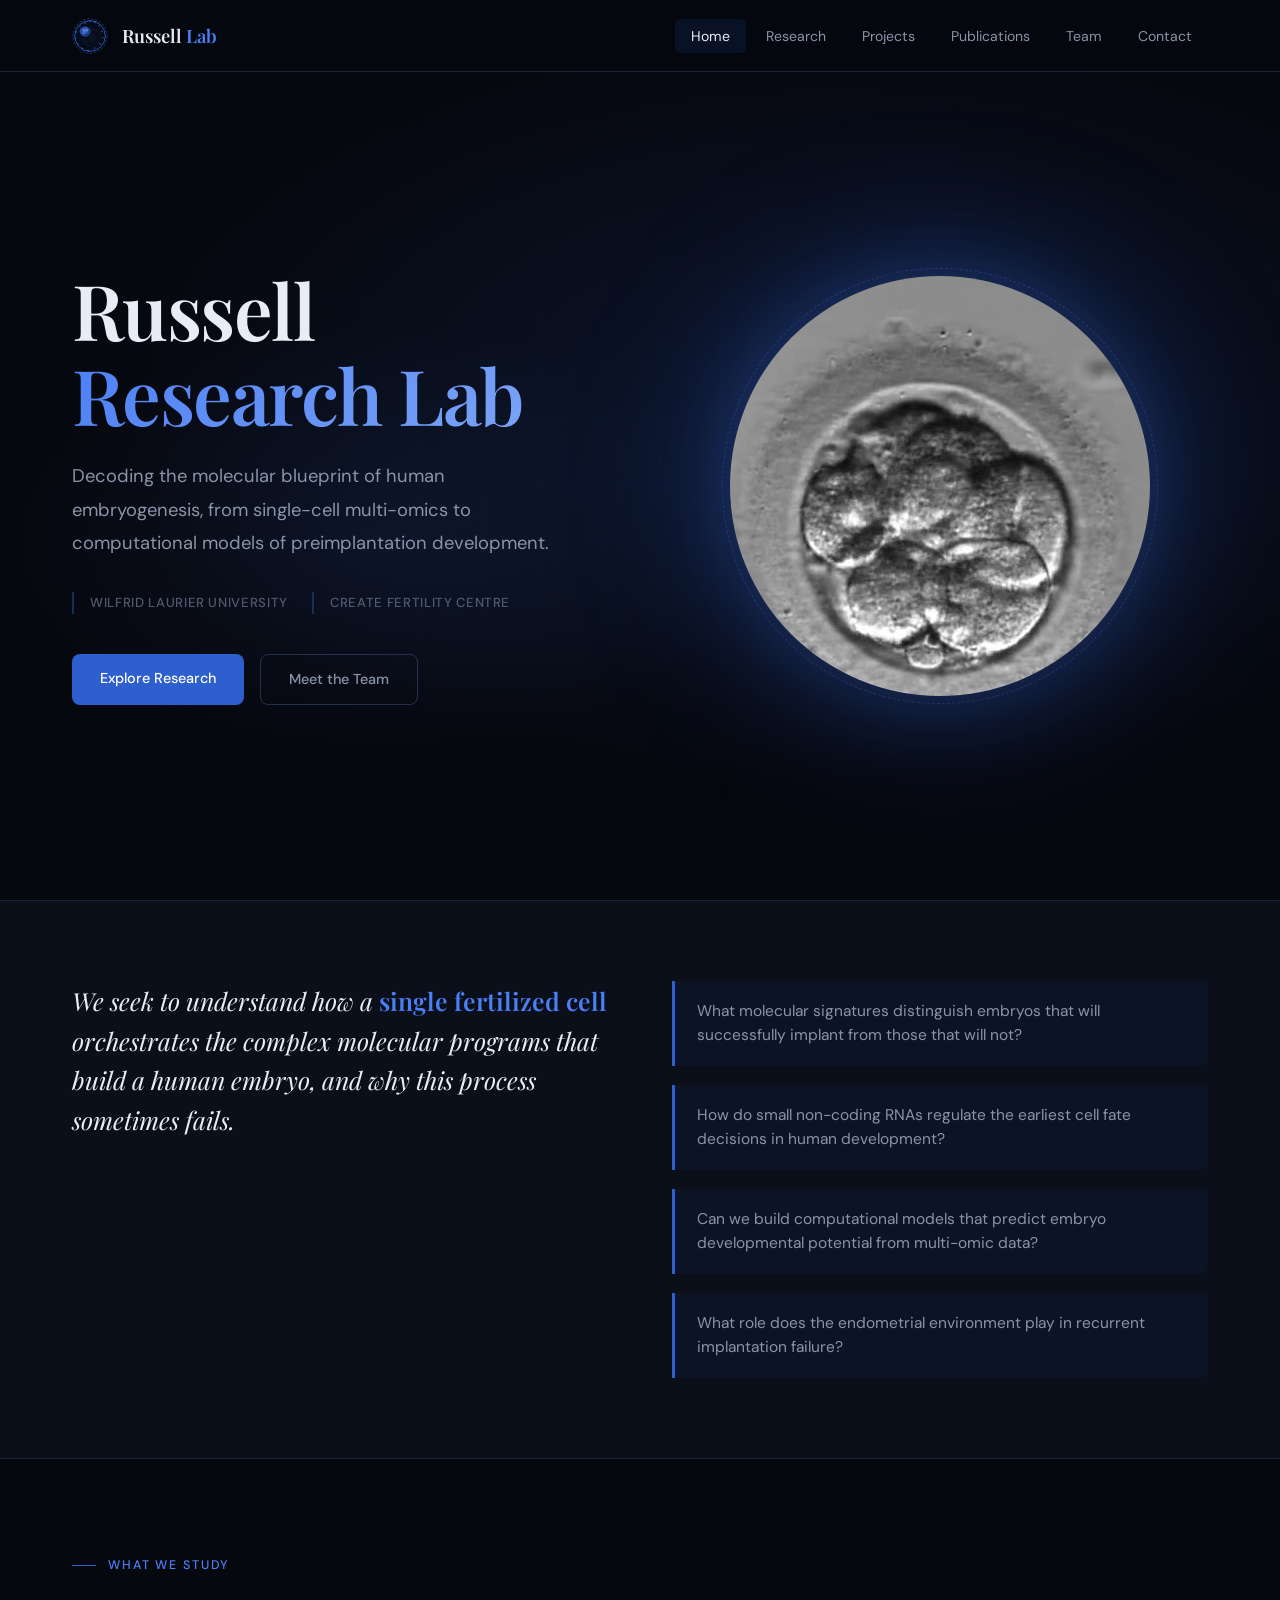
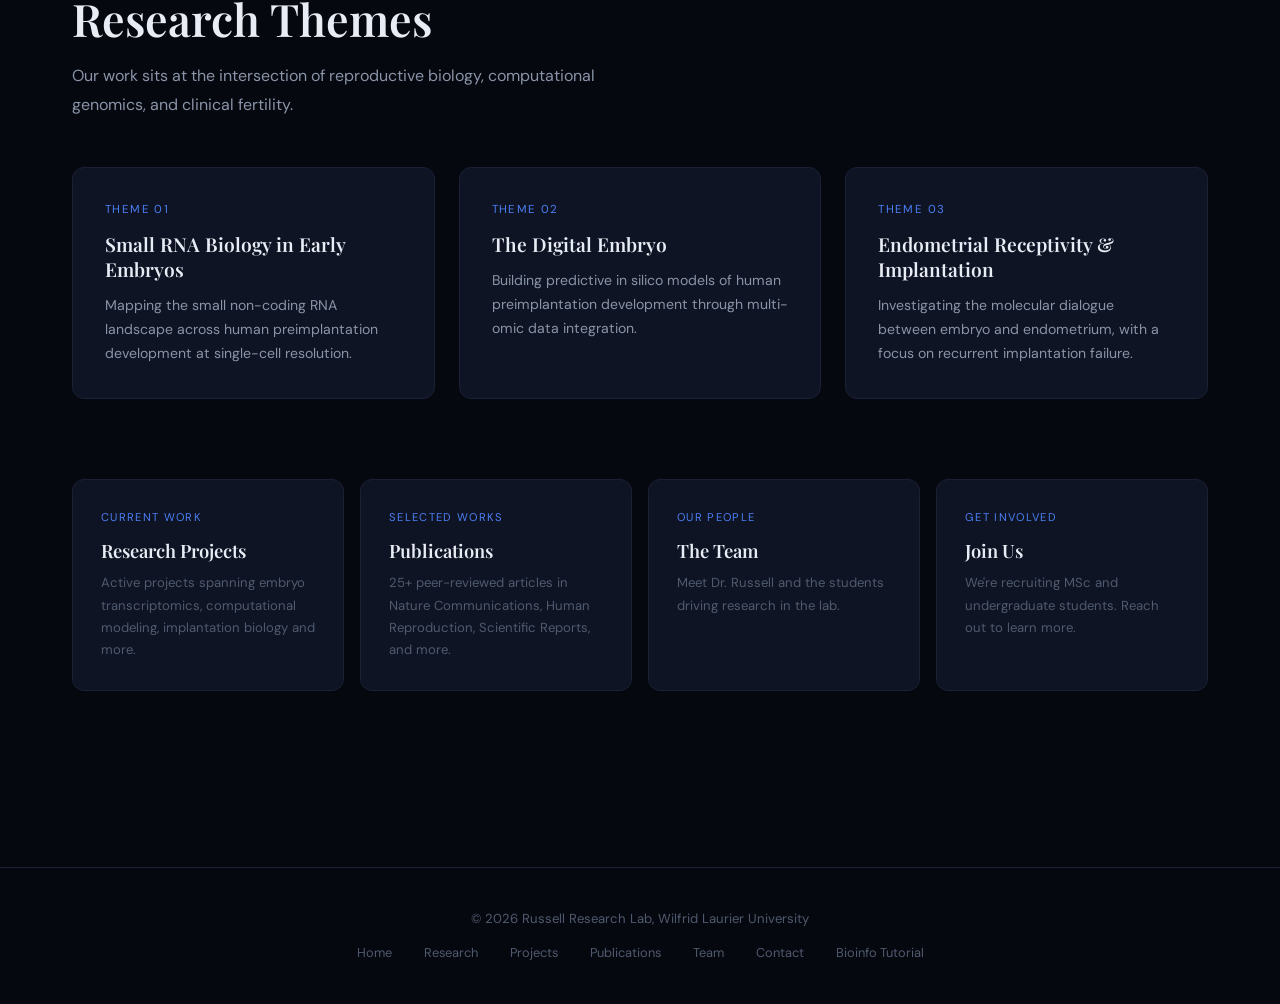
==== index.html @ 9d208652 "Use real embryo timelapse in hero" ====
<!DOCTYPE html>
<html lang="en">
<head>
<meta charset="UTF-8">
<meta name="viewport" content="width=device-width, initial-scale=1.0">
<title>Russell Research Lab | Home</title>
<meta name="description" content="Russell Research Lab at Wilfrid Laurier University. Decoding the molecular blueprint of human embryogenesis through single-cell multi-omics and computational models of preimplantation development.">
<meta property="og:title" content="Russell Research Lab">
<meta property="og:description" content="Decoding the molecular blueprint of human embryogenesis.">
<meta property="og:type" content="website">
<meta property="og:image" content="https://russelllab.ca/images/project-digital-embryo.png">
<link rel="canonical" href="https://russelllab.ca/">
<link rel="icon" type="image/svg+xml" href="images/favicon.svg">
<link rel="stylesheet" href="https://fonts.googleapis.com/css2?family=DM+Sans:ital,opsz,wght@0,9..40,300;0,9..40,400;0,9..40,500;0,9..40,600;1,9..40,300;1,9..40,400&family=Playfair+Display:wght@400;500;600;700&display=swap">
<link rel="stylesheet" href="css/main.css">
<style>
/* ── HERO ── */
.hero { min-height: 100vh; display: flex; align-items: center; justify-content: center; position: relative; overflow: hidden; padding-top: var(--nav-height); }
.hero-bg { position: absolute; inset: 0; background: radial-gradient(ellipse 80% 60% at 65% 45%, rgba(45,95,206,0.15) 0%, transparent 70%), radial-gradient(ellipse 50% 40% at 30% 60%, rgba(75,127,245,0.08) 0%, transparent 60%); }
.hero-bg::after { content: ''; position: absolute; inset: 0; background-image: linear-gradient(rgba(45,95,206,0.03) 1px, transparent 1px), linear-gradient(90deg, rgba(45,95,206,0.03) 1px, transparent 1px); background-size: 60px 60px; mask-image: radial-gradient(ellipse 70% 60% at 50% 50%, black 20%, transparent 70%); }
.hero-content { position: relative; z-index: 1; max-width: var(--max-width); width: 100%; padding: 2rem; display: grid; grid-template-columns: 1fr 1fr; gap: 4rem; align-items: center; }
.hero-text h1 { font-family: var(--font-display); font-size: clamp(3rem, 6vw, 5rem); font-weight: 600; line-height: 1.1; letter-spacing: -0.02em; margin-bottom: 1.5rem; }
.hero-text h1 .accent { background: linear-gradient(135deg, var(--accent-light), #7ba4f7); -webkit-background-clip: text; -webkit-text-fill-color: transparent; background-clip: text; }
.hero-tagline { font-size: 1.15rem; color: var(--text-secondary); line-height: 1.8; max-width: 500px; margin-bottom: 2rem; }
.hero-affil { display: flex; align-items: center; gap: 1.5rem; margin-bottom: 2.5rem; }
.hero-affil-item { font-size: 0.82rem; color: var(--text-muted); letter-spacing: 0.05em; text-transform: uppercase; font-weight: 500; padding-left: 1rem; border-left: 2px solid var(--accent-subtle); }
.hero-btns { display: flex; gap: 1rem; flex-wrap: wrap; }
.hero-visual { display: flex; align-items: center; justify-content: center; }

/* Video wrapper: floats gently with a dashed orbital ring. */
.blasto-wrap {
  width: 420px; height: 420px;
  position: relative;
  animation: floatAnim 7s ease-in-out infinite;
  filter: drop-shadow(0 0 80px rgba(45,95,206,0.35)) drop-shadow(0 0 30px rgba(75,127,245,0.2));
}
.blasto-wrap::before {
  content: ''; position: absolute; inset: -8px;
  border-radius: 50%;
  border: 1.5px dashed rgba(75,127,245,0.25);
  animation: spinSlow 40s linear infinite;
}
@keyframes floatAnim { 0%, 100% { transform: translateY(0); } 50% { transform: translateY(-14px); } }
@keyframes spinSlow { to { transform: rotate(360deg); } }

/* ── MISSION STRIP ── */
.mission-strip { background: var(--bg-secondary); border-top: 1px solid var(--border); border-bottom: 1px solid var(--border); }
.mission-inner { max-width: var(--max-width); margin: 0 auto; padding: 5rem 2rem; display: grid; grid-template-columns: 1fr 1fr; gap: 4rem; align-items: start; }
.mission-statement { font-family: var(--font-display); font-size: 1.55rem; line-height: 1.6; font-style: italic; }
.mission-statement strong { color: var(--accent-light); font-style: normal; font-weight: 600; }
.mission-questions { display: flex; flex-direction: column; gap: 1.2rem; }
.mission-q { padding: 1.1rem 1.4rem; background: rgba(45,95,206,0.06); border-left: 3px solid var(--accent); border-radius: 0 8px 8px 0; font-size: 0.97rem; color: var(--text-secondary); line-height: 1.6; transition: all 0.3s ease; }
.mission-q:hover { background: rgba(45,95,206,0.1); color: var(--text-primary); transform: translateX(4px); }

/* ── SECTION ── */
.section { padding: 6rem 2rem; max-width: var(--max-width); margin: 0 auto; }
.section-title { font-family: var(--font-display); font-size: clamp(2rem, 4vw, 2.8rem); font-weight: 600; line-height: 1.2; margin-bottom: 1rem; }
.section-subtitle { color: var(--text-secondary); font-size: 1rem; max-width: 580px; line-height: 1.8; margin-bottom: 3rem; }

/* ── THEMES PREVIEW ── */
.themes-grid { display: grid; grid-template-columns: repeat(3, 1fr); gap: 1.5rem; margin-bottom: 2.5rem; }
.theme-card { background: var(--bg-card); border: 1px solid var(--border); border-radius: 12px; padding: 2rem; transition: all 0.35s ease; }
.theme-card:hover { background: var(--bg-card-hover); border-color: var(--border-light); transform: translateY(-4px); box-shadow: 0 12px 40px rgba(0,0,0,0.3); }
.theme-number { font-size: 0.72rem; color: var(--accent-light); letter-spacing: 0.12em; text-transform: uppercase; margin-bottom: 0.75rem; }
.theme-name { font-family: var(--font-display); font-size: 1.2rem; font-weight: 600; margin-bottom: 0.75rem; line-height: 1.3; }
.theme-desc { font-size: 0.88rem; color: var(--text-secondary); line-height: 1.7; }

/* ── QUICK LINKS ── */
.quick-links { display: grid; grid-template-columns: repeat(4, 1fr); gap: 1rem; margin-top: 5rem; }
.quick-link-card { display: block; background: var(--bg-card); border: 1px solid var(--border); border-radius: 12px; padding: 1.75rem; text-decoration: none; transition: all 0.3s ease; }
.quick-link-card:hover { border-color: var(--accent); transform: translateY(-3px); }
.ql-label { font-size: 0.7rem; letter-spacing: 0.12em; text-transform: uppercase; color: var(--accent-light); margin-bottom: 0.5rem; }
.ql-title { font-family: var(--font-display); font-size: 1.15rem; color: var(--text-primary); font-weight: 600; margin-bottom: 0.4rem; }
.ql-desc { font-size: 0.82rem; color: var(--text-muted); }

/* ── RESPONSIVE ── */
@media (max-width: 1024px) {
  .hero-content { grid-template-columns: 1fr; text-align: center; gap: 2rem; }
  .hero-affil, .hero-btns { justify-content: center; }
  .hero-visual { order: -1; }
  .blasto-wrap { width: 260px; height: 260px; }
  .blasto-wrap video { width: 260px !important; height: 260px !important; }
  .mission-inner { grid-template-columns: 1fr; gap: 2.5rem; }
  .themes-grid { grid-template-columns: 1fr 1fr; }
  .quick-links { grid-template-columns: 1fr 1fr; }
}
@media (max-width: 768px) {
  .themes-grid, .quick-links { grid-template-columns: 1fr; }
  .blasto-wrap { width: 220px; height: 220px; }
  .blasto-wrap video { width: 220px !important; height: 220px !important; }
  .hero-content { padding: 1.25rem; gap: 1.5rem; }
  .hero-text h1 { font-size: 2.8rem; }
  .hero-tagline { font-size: 1rem; }
}
</style>
</head>
<body>

<nav class="nav"><div class="nav-inner">
  <a href="index.html" class="nav-logo">
    <img src="images/nav-logo.svg" alt="" width="36" height="36">
    <div class="nav-logo-text">Russell <span>Lab</span></div>
  </a>
  <ul class="nav-links">
    <li><a href="index.html" class="active">Home</a></li>
    <li><a href="research.html">Research</a></li>
    <li><a href="projects.html">Projects</a></li>
    <li><a href="publications.html">Publications</a></li>
    <li><a href="team.html">Team</a></li>
    <li><a href="contact.html">Contact</a></li>
  </ul>
  <button class="mobile-toggle" onclick="document.querySelector('.nav-links').classList.toggle('show')">&#9776;</button>
</div></nav>

<header class="hero">
  <div class="hero-bg"></div>
  <div class="hero-content">
    <div class="hero-text">
      <h1 class="fade-in">Russell<br><span class="accent">Research Lab</span></h1>
      <p class="hero-tagline fade-in stagger-1">Decoding the molecular blueprint of human embryogenesis, from single-cell multi-omics to computational models of preimplantation development.</p>
      <div class="hero-affil fade-in stagger-2">
        <div class="hero-affil-item">Wilfrid Laurier University</div>
        <div class="hero-affil-item">CReATe Fertility Centre</div>
      </div>
      <div class="hero-btns fade-in stagger-3">
        <a href="research.html" class="btn btn-primary">Explore Research</a>
        <a href="team.html" class="btn btn-outline">Meet the Team</a>
      </div>
    </div>
    <div class="hero-visual fade-in stagger-2">
      <div class="blasto-wrap">
        <video autoplay muted loop playsinline preload="metadata" poster="images/embryo-real-timelapse-cropped-poster-2026.jpg"
          aria-label="real human preimplantation embryo time-lapse microscopy"
          style="width:420px;height:420px;object-fit:cover;border-radius:50%;">
          <source src="images/embryo-real-timelapse-cropped-2026.mp4" type="video/mp4">
        </video>
      </div>
    </div>
  </div>
</header>

<div class="mission-strip">
  <div class="mission-inner">
    <div class="fade-in">
      <p class="mission-statement">We seek to understand how a <strong>single fertilized cell</strong> orchestrates the complex molecular programs that build a human embryo, and why this process sometimes fails.</p>
    </div>
    <div class="mission-questions fade-in stagger-1">
      <div class="mission-q">What molecular signatures distinguish embryos that will successfully implant from those that will not?</div>
      <div class="mission-q">How do small non-coding RNAs regulate the earliest cell fate decisions in human development?</div>
      <div class="mission-q">Can we build computational models that predict embryo developmental potential from multi-omic data?</div>
      <div class="mission-q">What role does the endometrial environment play in recurrent implantation failure?</div>
    </div>
  </div>
</div>

<div class="section">
  <div class="section-label fade-in">What We Study</div>
  <h2 class="section-title fade-in">Research Themes</h2>
  <p class="section-subtitle fade-in stagger-1">Our work sits at the intersection of reproductive biology, computational genomics, and clinical fertility.</p>
  <div class="themes-grid">
    <div class="theme-card fade-in stagger-1">
      <div class="theme-number">Theme 01</div>
      <div class="theme-name">Small RNA Biology in Early Embryos</div>
      <p class="theme-desc">Mapping the small non-coding RNA landscape across human preimplantation development at single-cell resolution.</p>
    </div>
    <div class="theme-card fade-in stagger-2">
      <div class="theme-number">Theme 02</div>
      <div class="theme-name">The Digital Embryo</div>
      <p class="theme-desc">Building predictive in silico models of human preimplantation development through multi-omic data integration.</p>
    </div>
    <div class="theme-card fade-in stagger-3">
      <div class="theme-number">Theme 03</div>
      <div class="theme-name">Endometrial Receptivity &amp; Implantation</div>
      <p class="theme-desc">Investigating the molecular dialogue between embryo and endometrium, with a focus on recurrent implantation failure.</p>
    </div>
  </div>

  <div class="quick-links">
    <a href="projects.html" class="quick-link-card fade-in stagger-1">
      <div class="ql-label">Current Work</div>
      <div class="ql-title">Research Projects</div>
      <div class="ql-desc">Active projects spanning embryo transcriptomics, computational modeling, implantation biology and more.</div>
    </a>
    <a href="publications.html" class="quick-link-card fade-in stagger-2">
      <div class="ql-label">Selected Works</div>
      <div class="ql-title">Publications</div>
      <div class="ql-desc">25+ peer-reviewed articles in Nature Communications, Human Reproduction, Scientific Reports, and more.</div>
    </a>
    <a href="team.html" class="quick-link-card fade-in stagger-3">
      <div class="ql-label">Our People</div>
      <div class="ql-title">The Team</div>
      <div class="ql-desc">Meet Dr. Russell and the students driving research in the lab.</div>
    </a>
    <a href="contact.html" class="quick-link-card fade-in stagger-3">
      <div class="ql-label">Get Involved</div>
      <div class="ql-title">Join Us</div>
      <div class="ql-desc">We're recruiting MSc and undergraduate students. Reach out to learn more.</div>
    </a>
  </div>
</div>

<footer class="footer">
  <p class="footer-text">&copy; 2026 Russell Research Lab, Wilfrid Laurier University</p>
  <div class="footer-links">
    <a href="index.html">Home</a>
    <a href="research.html">Research</a>
    <a href="projects.html">Projects</a>
    <a href="publications.html">Publications</a>
    <a href="team.html">Team</a>
    <a href="contact.html">Contact</a>
    <a href="https://sjrussell.github.io/BioinfoCrashCourse/" target="_blank" rel="noopener">Bioinfo Tutorial</a>
  </div>
</footer>

<script>
const observer = new IntersectionObserver(e => e.forEach(x => { if (x.isIntersecting) x.target.classList.add('visible'); }), { threshold: 0.1, rootMargin: '0px 0px -50px 0px' });
document.querySelectorAll('.fade-in').forEach(el => observer.observe(el));
</script>
</body>
</html>
---- css/main.css ----
/* Russell Research Lab, shared site styles.
 * Per-page <style> blocks handle layout-specific rules; this file
 * handles tokens, typography, nav, page header, fade-in system, footer. */

*, *::before, *::after { margin: 0; padding: 0; box-sizing: border-box; }

:root {
  --bg-primary: #06080f;
  --bg-secondary: #0b0f1a;
  --bg-card: #0f1424;
  --bg-card-hover: #141a30;
  --accent: #2d5fce;
  --accent-light: #4b7ff5;
  --accent-subtle: #1a2d5a;
  --text-primary: #e8ecf4;
  --text-secondary: #8a94a8;
  --text-muted: #505a6e;
  --border: #1a2035;
  --border-light: #253050;
  --font-display: 'Playfair Display', Georgia, serif;
  --font-body: 'DM Sans', system-ui, sans-serif;
  --max-width: 1200px;
  --nav-height: 72px;
}

html { scroll-behavior: smooth; }
body { font-family: var(--font-body); background: var(--bg-primary); color: var(--text-primary); line-height: 1.7; overflow-x: hidden; }
::selection { background: var(--accent); color: white; }
::-webkit-scrollbar { width: 6px; }
::-webkit-scrollbar-track { background: var(--bg-primary); }
::-webkit-scrollbar-thumb { background: var(--accent-subtle); border-radius: 3px; }
::-webkit-scrollbar-thumb:hover { background: var(--accent); }

/* ── NAV ────────────────────────────────────────────── */
.nav { position: fixed; top: 0; left: 0; right: 0; height: var(--nav-height); background: rgba(6,8,15,0.92); backdrop-filter: blur(20px); border-bottom: 1px solid var(--border); z-index: 1000; display: flex; align-items: center; justify-content: center; }
.nav-inner { width: 100%; max-width: var(--max-width); padding: 0 2rem; display: flex; align-items: center; justify-content: space-between; }
.nav-logo { display: flex; align-items: center; gap: 0.85rem; text-decoration: none; color: var(--text-primary); }
.nav-logo img { width: 36px; height: 36px; }
.nav-logo-text { font-family: var(--font-display); font-size: 1.15rem; font-weight: 600; }
.nav-logo-text span { color: var(--accent-light); }
.nav-links { display: flex; align-items: center; gap: 0.25rem; list-style: none; }
.nav-links a { color: var(--text-secondary); text-decoration: none; font-size: 0.88rem; font-weight: 400; padding: 0.5rem 1rem; border-radius: 6px; transition: all 0.25s ease; }
.nav-links a:hover { color: var(--text-primary); background: rgba(45,95,206,0.1); }
.nav-links a.active { color: var(--text-primary); background: rgba(45,95,206,0.12); }
.mobile-toggle { display: none; background: none; border: none; color: var(--text-primary); font-size: 1.5rem; cursor: pointer; }

/* ── PAGE HEADER ────────────────────────────────────── */
.page-header { padding: calc(var(--nav-height) + 4rem) 2rem 4rem; background: var(--bg-secondary); border-bottom: 1px solid var(--border); position: relative; overflow: hidden; }
.page-header::before { content: ''; position: absolute; top: -30%; right: -5%; width: 500px; height: 500px; background: radial-gradient(circle, rgba(45,95,206,0.08) 0%, transparent 70%); }
.page-header-inner { max-width: var(--max-width); margin: 0 auto; position: relative; z-index: 1; }
.section-label { font-size: 0.78rem; letter-spacing: 0.15em; text-transform: uppercase; color: var(--accent-light); font-weight: 500; margin-bottom: 1rem; display: flex; align-items: center; gap: 0.75rem; }
.section-label::before { content: ''; width: 24px; height: 1px; background: var(--accent); }
.page-title { font-family: var(--font-display); font-size: clamp(2.5rem, 5vw, 4rem); font-weight: 600; line-height: 1.1; margin-bottom: 1.25rem; }
.page-subtitle { color: var(--text-secondary); font-size: 1.05rem; max-width: 620px; line-height: 1.8; }

/* ── LAYOUT + BUTTONS ───────────────────────────────── */
.main { max-width: var(--max-width); margin: 0 auto; padding: 5rem 2rem; }
.btn { display: inline-block; padding: 0.75rem 1.75rem; border-radius: 8px; font-size: 0.9rem; font-weight: 500; text-decoration: none; transition: all 0.25s ease; }
.btn-primary { background: var(--accent); color: white; }
.btn-primary:hover { background: var(--accent-light); transform: translateY(-2px); }
.btn-outline { border: 1px solid var(--border-light); color: var(--text-secondary); }
.btn-outline:hover { border-color: var(--accent); color: var(--accent-light); transform: translateY(-2px); }

/* ── FOOTER ─────────────────────────────────────────── */
.footer { padding: 2.5rem 2rem; text-align: center; border-top: 1px solid var(--border); margin-top: 5rem; }
.footer-text { font-size: 0.82rem; color: var(--text-muted); }
.footer-links { display: flex; justify-content: center; gap: 2rem; margin-top: 0.75rem; }
.footer-links a { font-size: 0.8rem; color: var(--text-muted); text-decoration: none; transition: color 0.2s; }
.footer-links a:hover { color: var(--accent-light); }

/* ── FADE-IN / STAGGER ──────────────────────────────── */
.fade-in { opacity: 0; transform: translateY(28px); transition: all 0.7s cubic-bezier(0.16, 1, 0.3, 1); }
.fade-in.visible { opacity: 1; transform: translateY(0); }
.stagger-1 { transition-delay: 0.1s; }
.stagger-2 { transition-delay: 0.2s; }
.stagger-3 { transition-delay: 0.3s; }
.stagger-4 { transition-delay: 0.4s; }

/* ── MEDIA: nav collapse ────────────────────────────── */
@media (max-width: 768px) {
  .nav-links { display: none; }
  .mobile-toggle { display: block; }
  .nav-links.show { display: flex; flex-direction: column; position: fixed; top: var(--nav-height); left: 0; right: 0; background: rgba(6,8,15,0.97); padding: 1rem; border-bottom: 1px solid var(--border); }
}
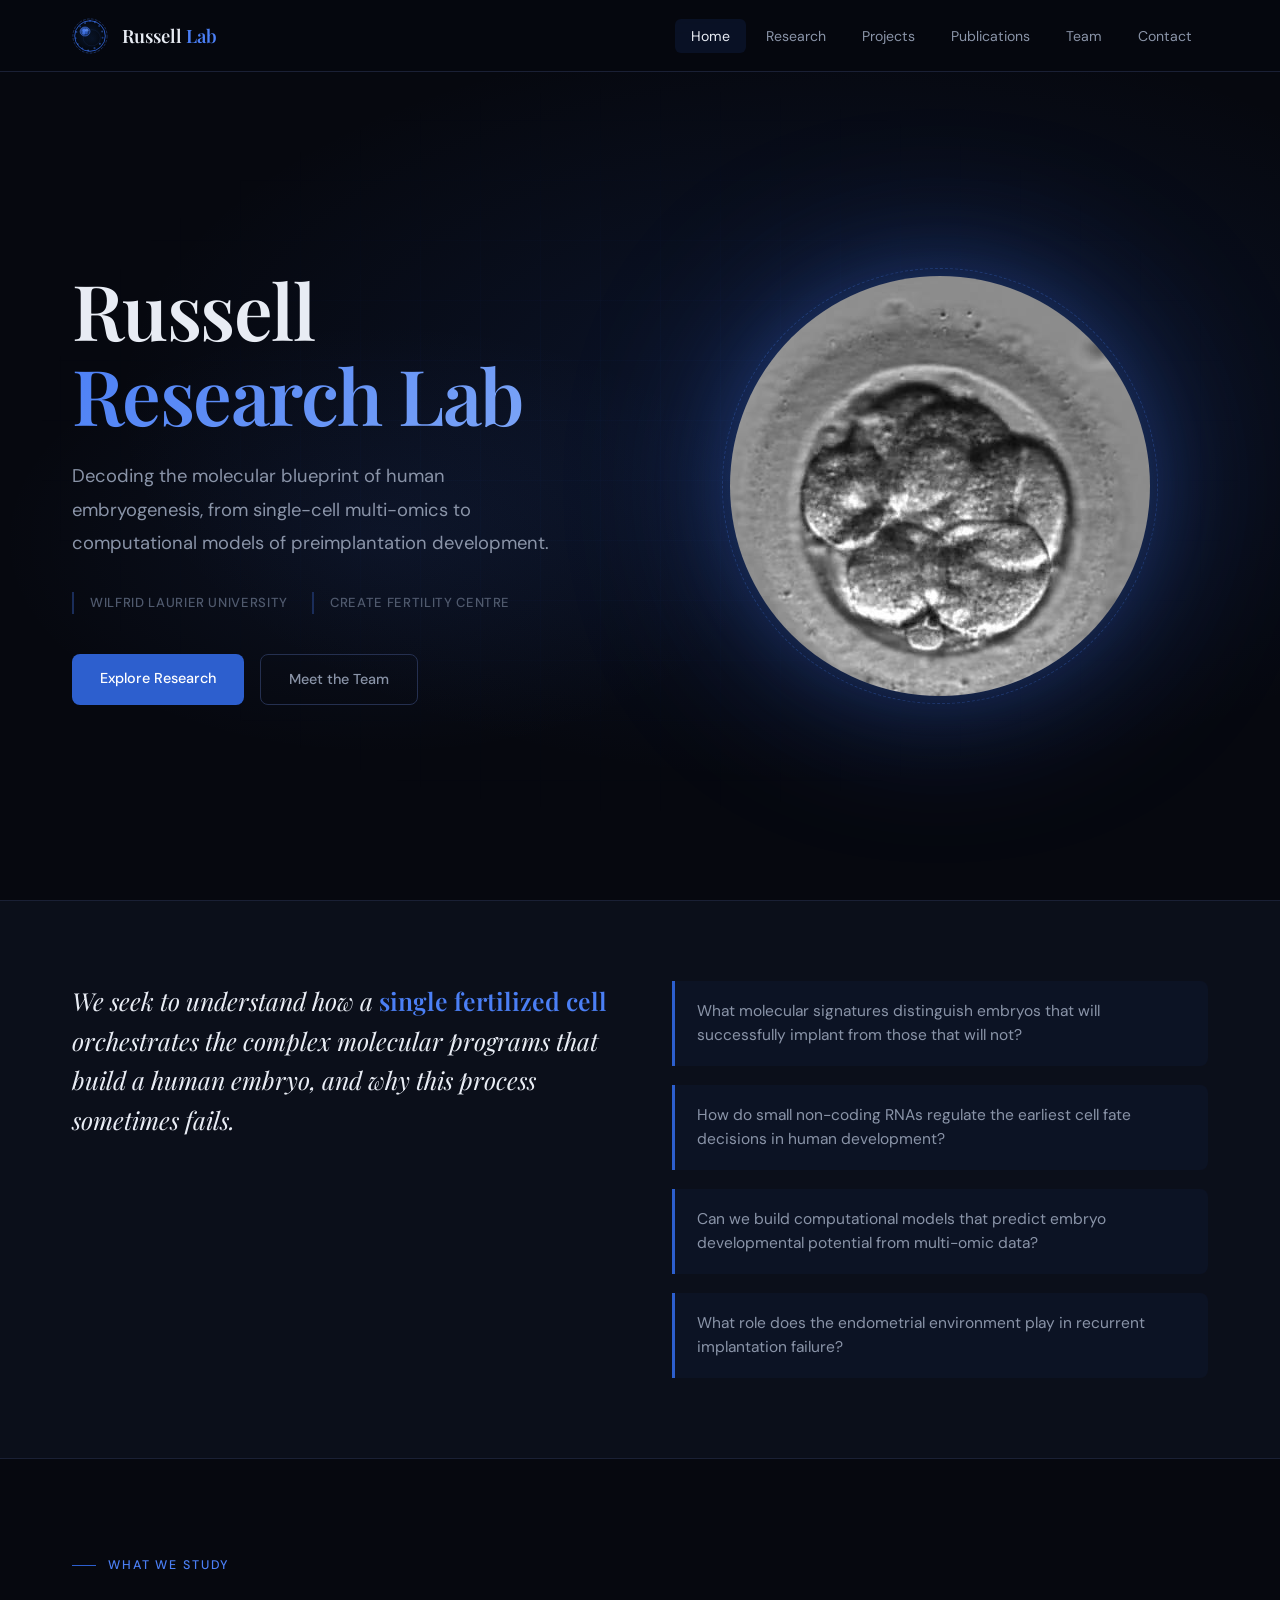
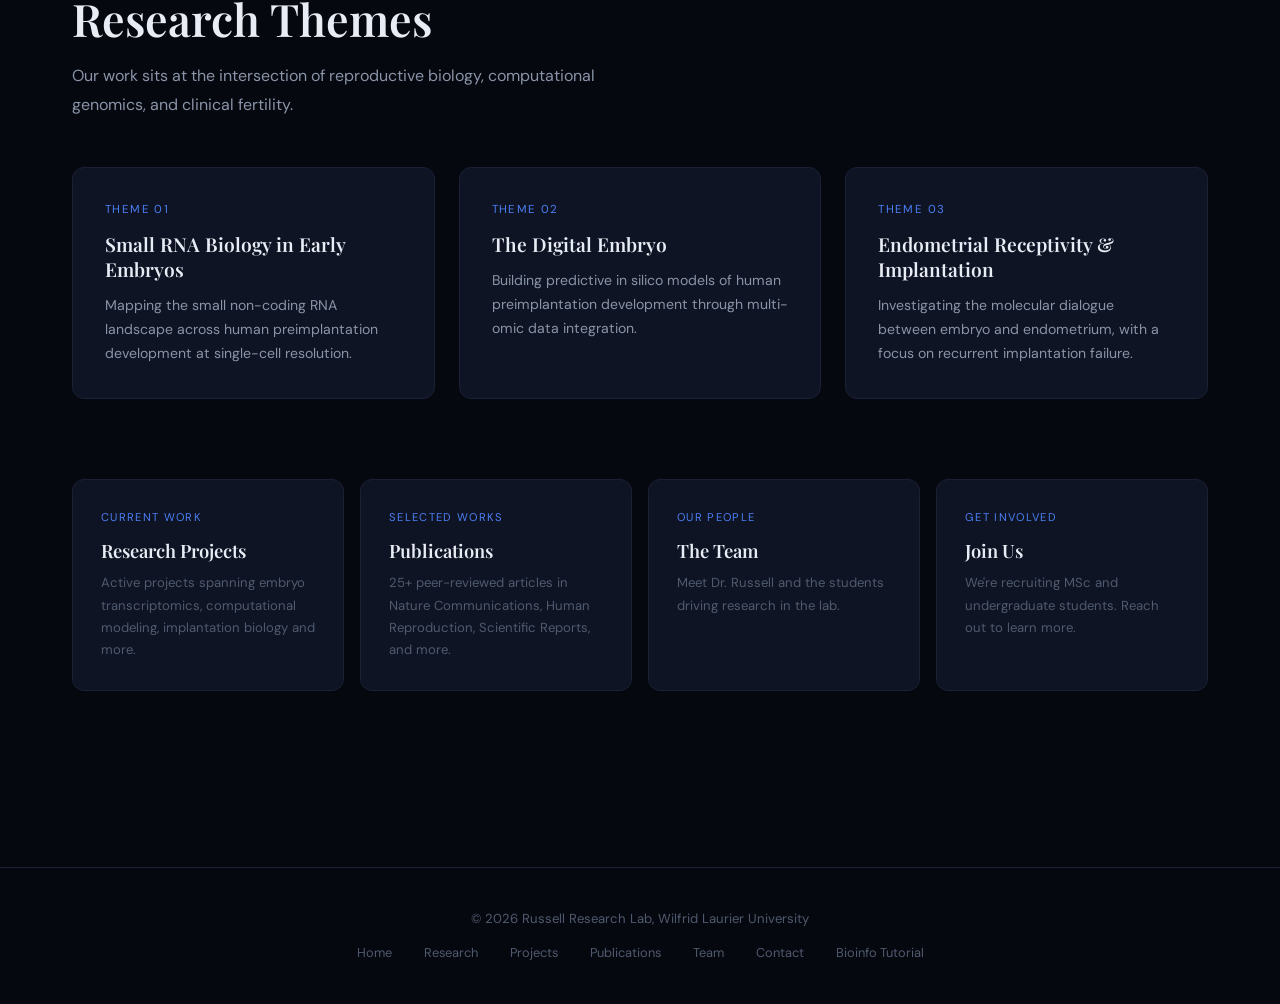
==== commit 5e5f67c7: "Refine embryo timelapse crop" ====
--- a/index.html
+++ b/index.html
@@ -129,10 +129,10 @@
     </div>
     <div class="hero-visual fade-in stagger-2">
       <div class="blasto-wrap">
-        <video autoplay muted loop playsinline preload="metadata" poster="images/embryo-real-timelapse-cropped-poster-2026.jpg"
+        <video autoplay muted loop playsinline preload="metadata" poster="images/embryo-real-timelapse-cropped-v2-poster-2026.jpg"
           aria-label="real human preimplantation embryo time-lapse microscopy"
           style="width:420px;height:420px;object-fit:cover;border-radius:50%;">
-          <source src="images/embryo-real-timelapse-cropped-2026.mp4" type="video/mp4">
+          <source src="images/embryo-real-timelapse-cropped-v2-2026.mp4" type="video/mp4">
         </video>
       </div>
     </div>
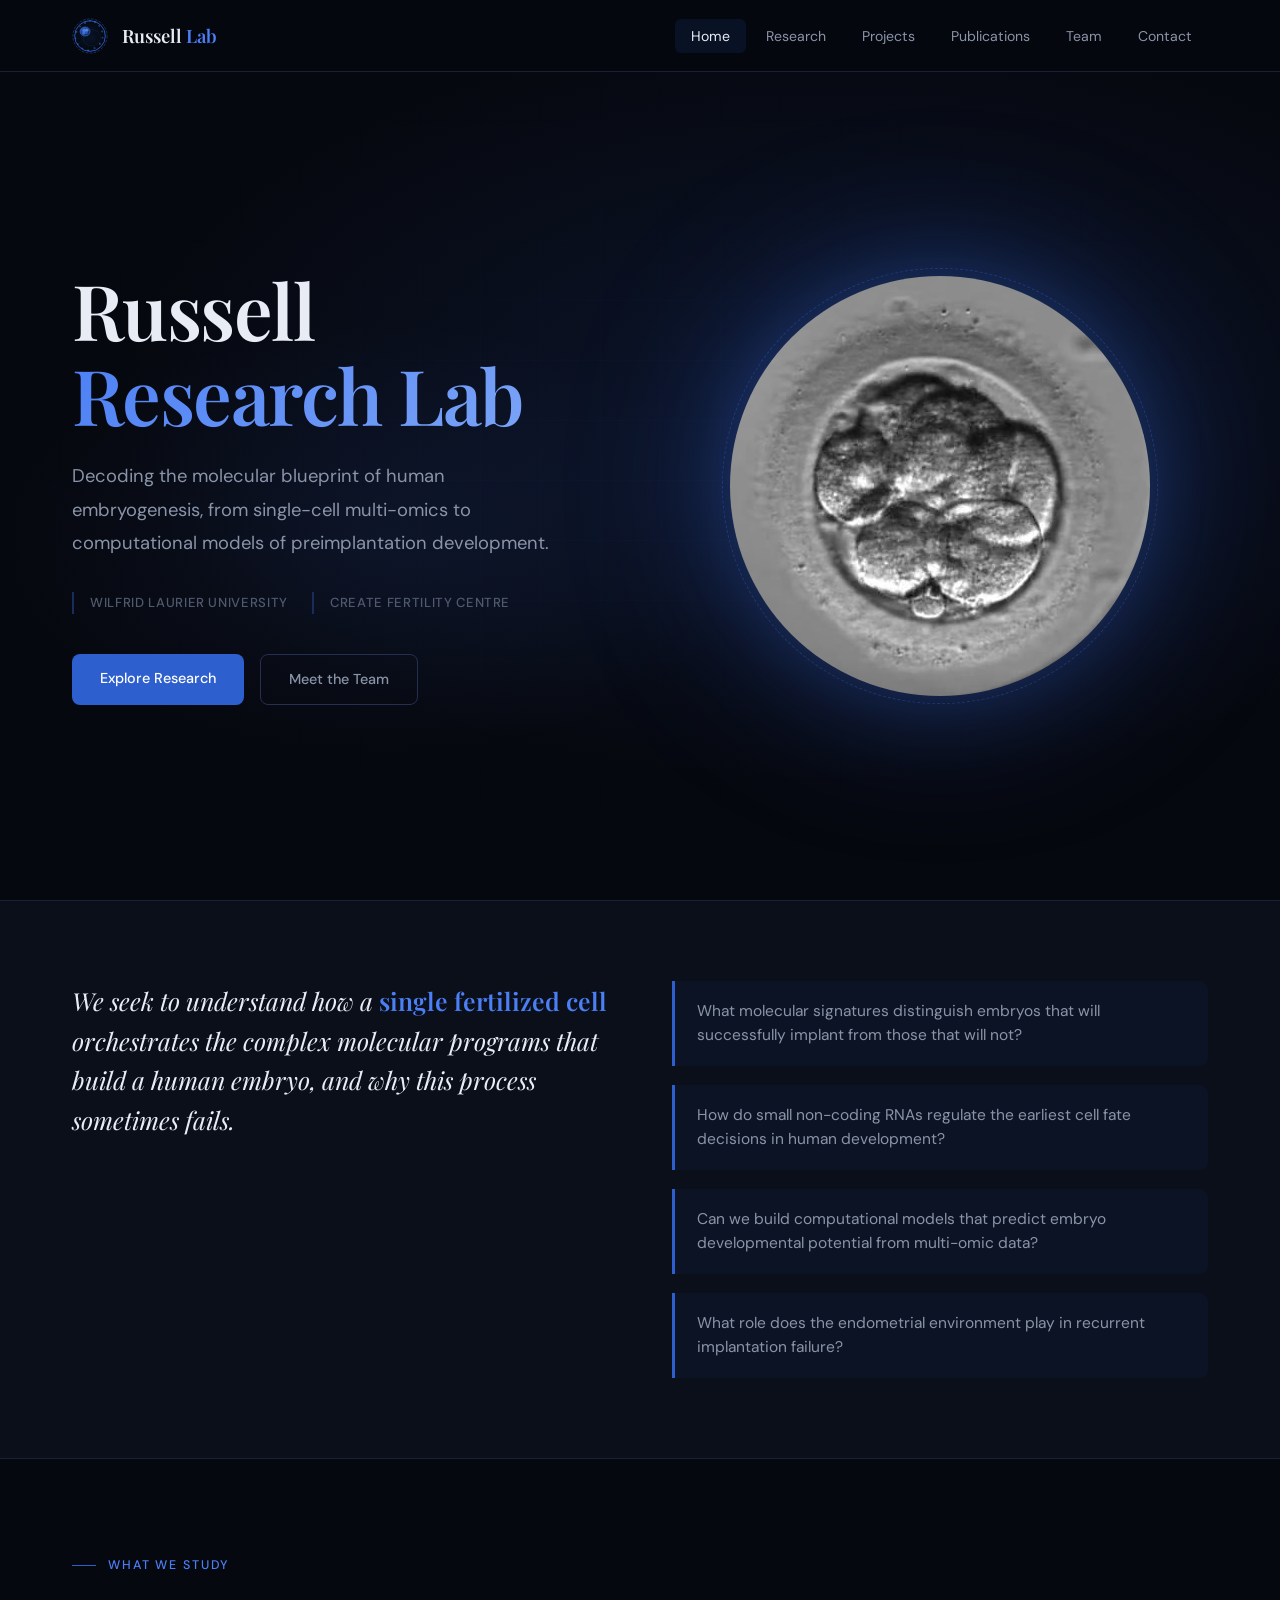
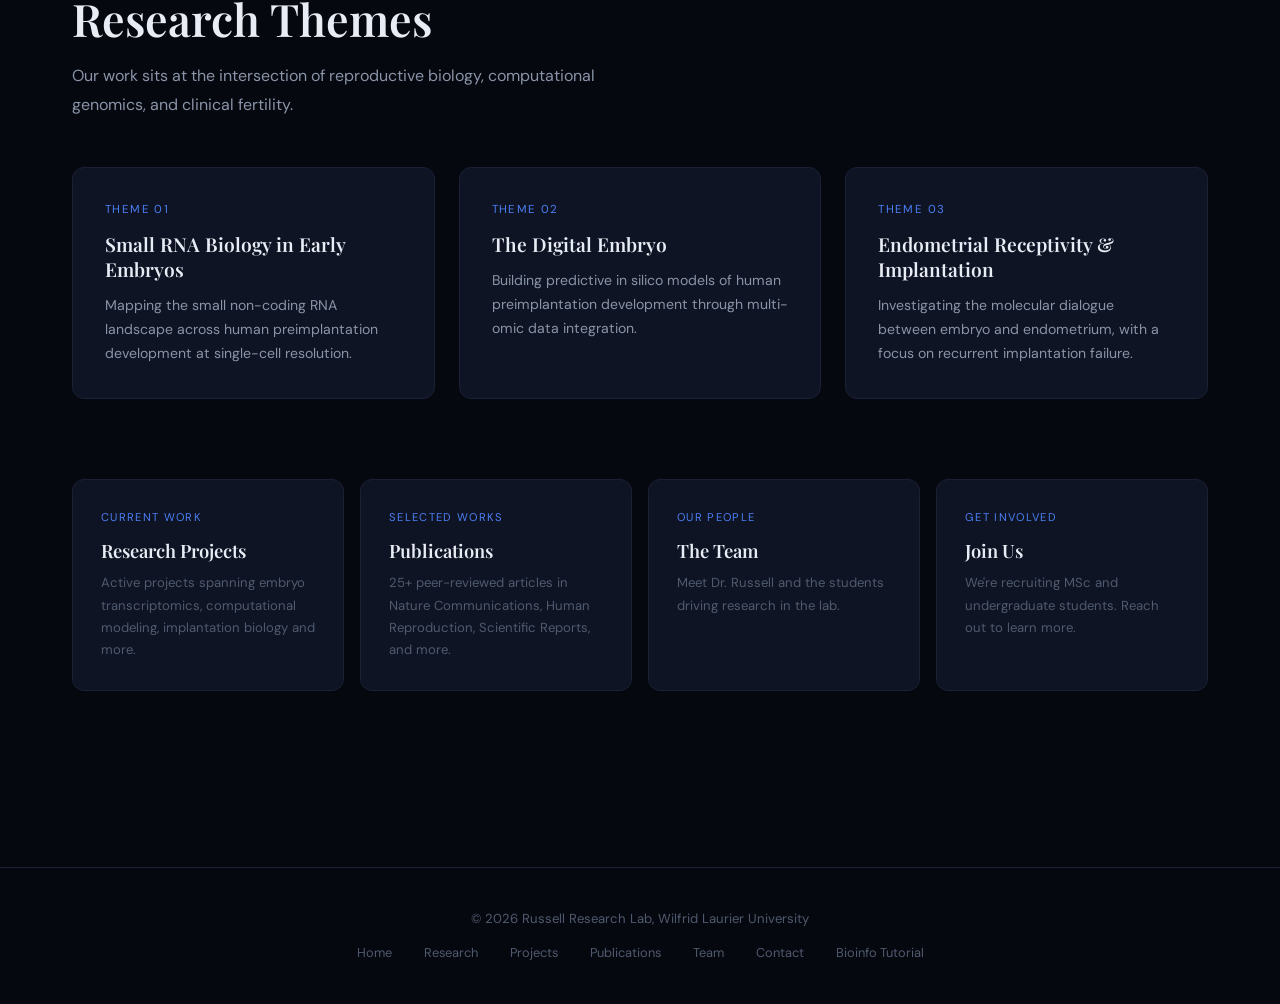
==== commit f287dd9c: "Recenter embryo hero crop" ====
--- a/index.html
+++ b/index.html
@@ -129,10 +129,10 @@
     </div>
     <div class="hero-visual fade-in stagger-2">
       <div class="blasto-wrap">
-        <video autoplay muted loop playsinline preload="metadata" poster="images/embryo-real-timelapse-cropped-v2-poster-2026.jpg"
+        <video autoplay muted loop playsinline preload="metadata" poster="images/embryo-real-timelapse-cropped-v3-poster-2026.jpg"
           aria-label="real human preimplantation embryo time-lapse microscopy"
           style="width:420px;height:420px;object-fit:cover;border-radius:50%;">
-          <source src="images/embryo-real-timelapse-cropped-v2-2026.mp4" type="video/mp4">
+          <source src="images/embryo-real-timelapse-cropped-v3-2026.mp4" type="video/mp4">
         </video>
       </div>
     </div>
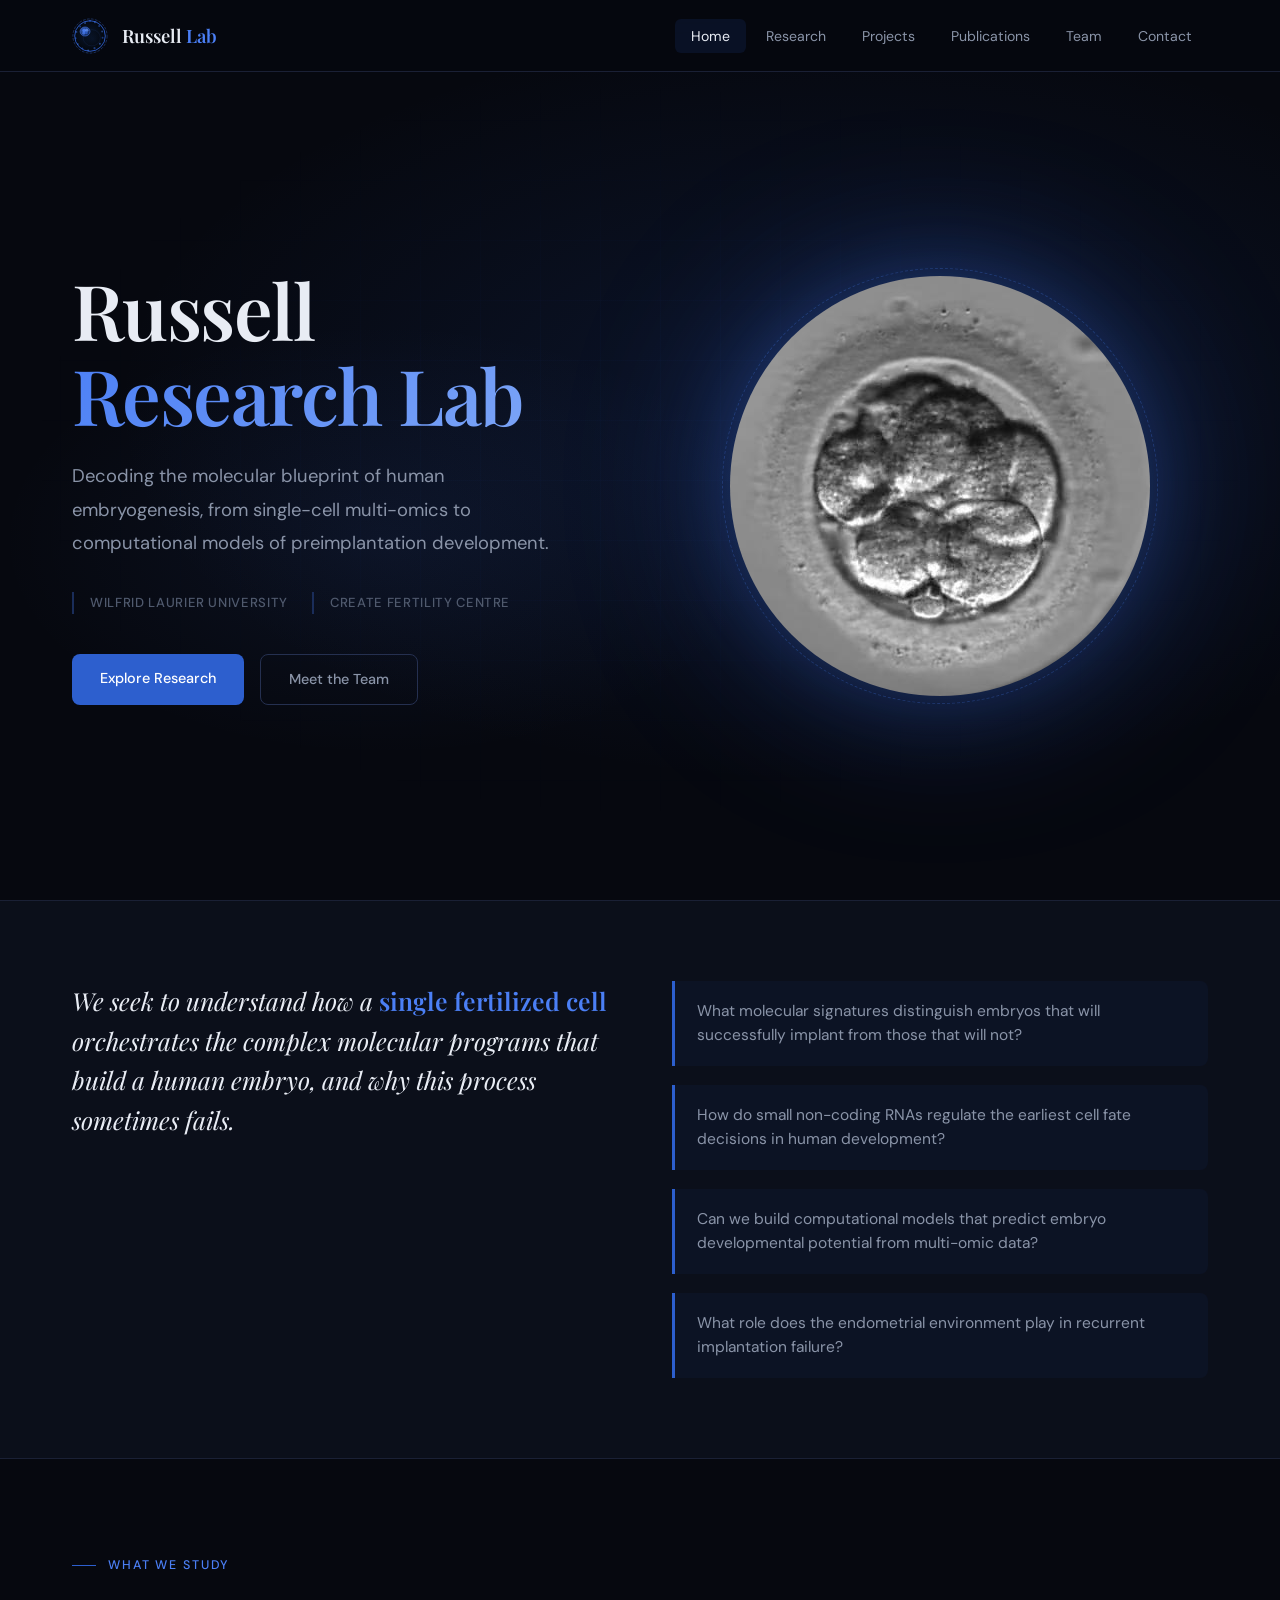
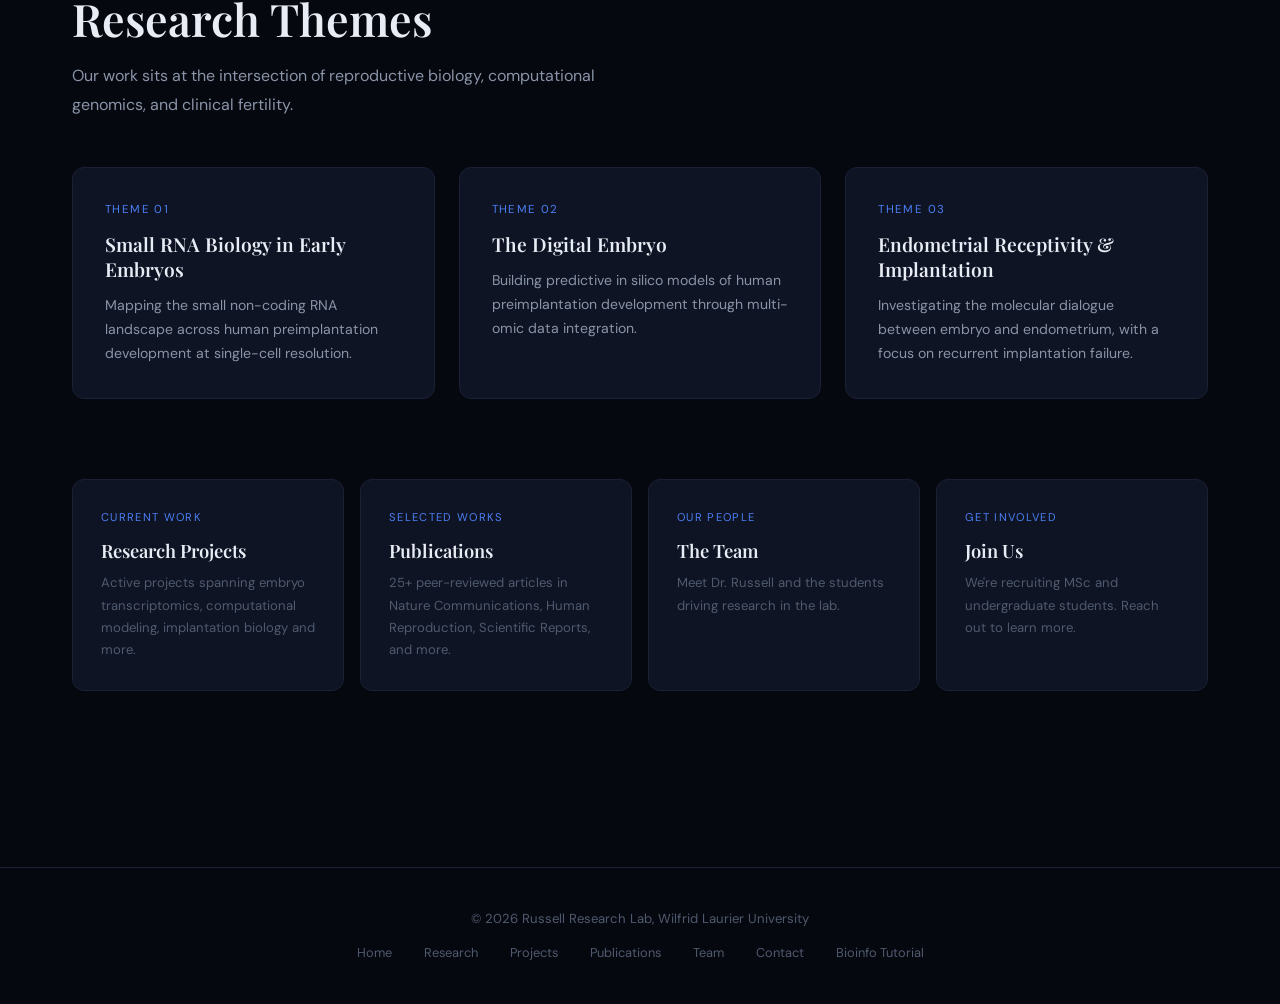
==== commit 4649bebf: "Smooth embryo timelapse loop" ====
--- a/index.html
+++ b/index.html
@@ -129,10 +129,10 @@
     </div>
     <div class="hero-visual fade-in stagger-2">
       <div class="blasto-wrap">
-        <video autoplay muted loop playsinline preload="metadata" poster="images/embryo-real-timelapse-cropped-v3-poster-2026.jpg"
+        <video autoplay muted loop playsinline preload="metadata" poster="images/embryo-real-timelapse-loop-v4-poster-2026.jpg"
           aria-label="real human preimplantation embryo time-lapse microscopy"
           style="width:420px;height:420px;object-fit:cover;border-radius:50%;">
-          <source src="images/embryo-real-timelapse-cropped-v3-2026.mp4" type="video/mp4">
+          <source src="images/embryo-real-timelapse-loop-v4-2026.mp4" type="video/mp4">
         </video>
       </div>
     </div>
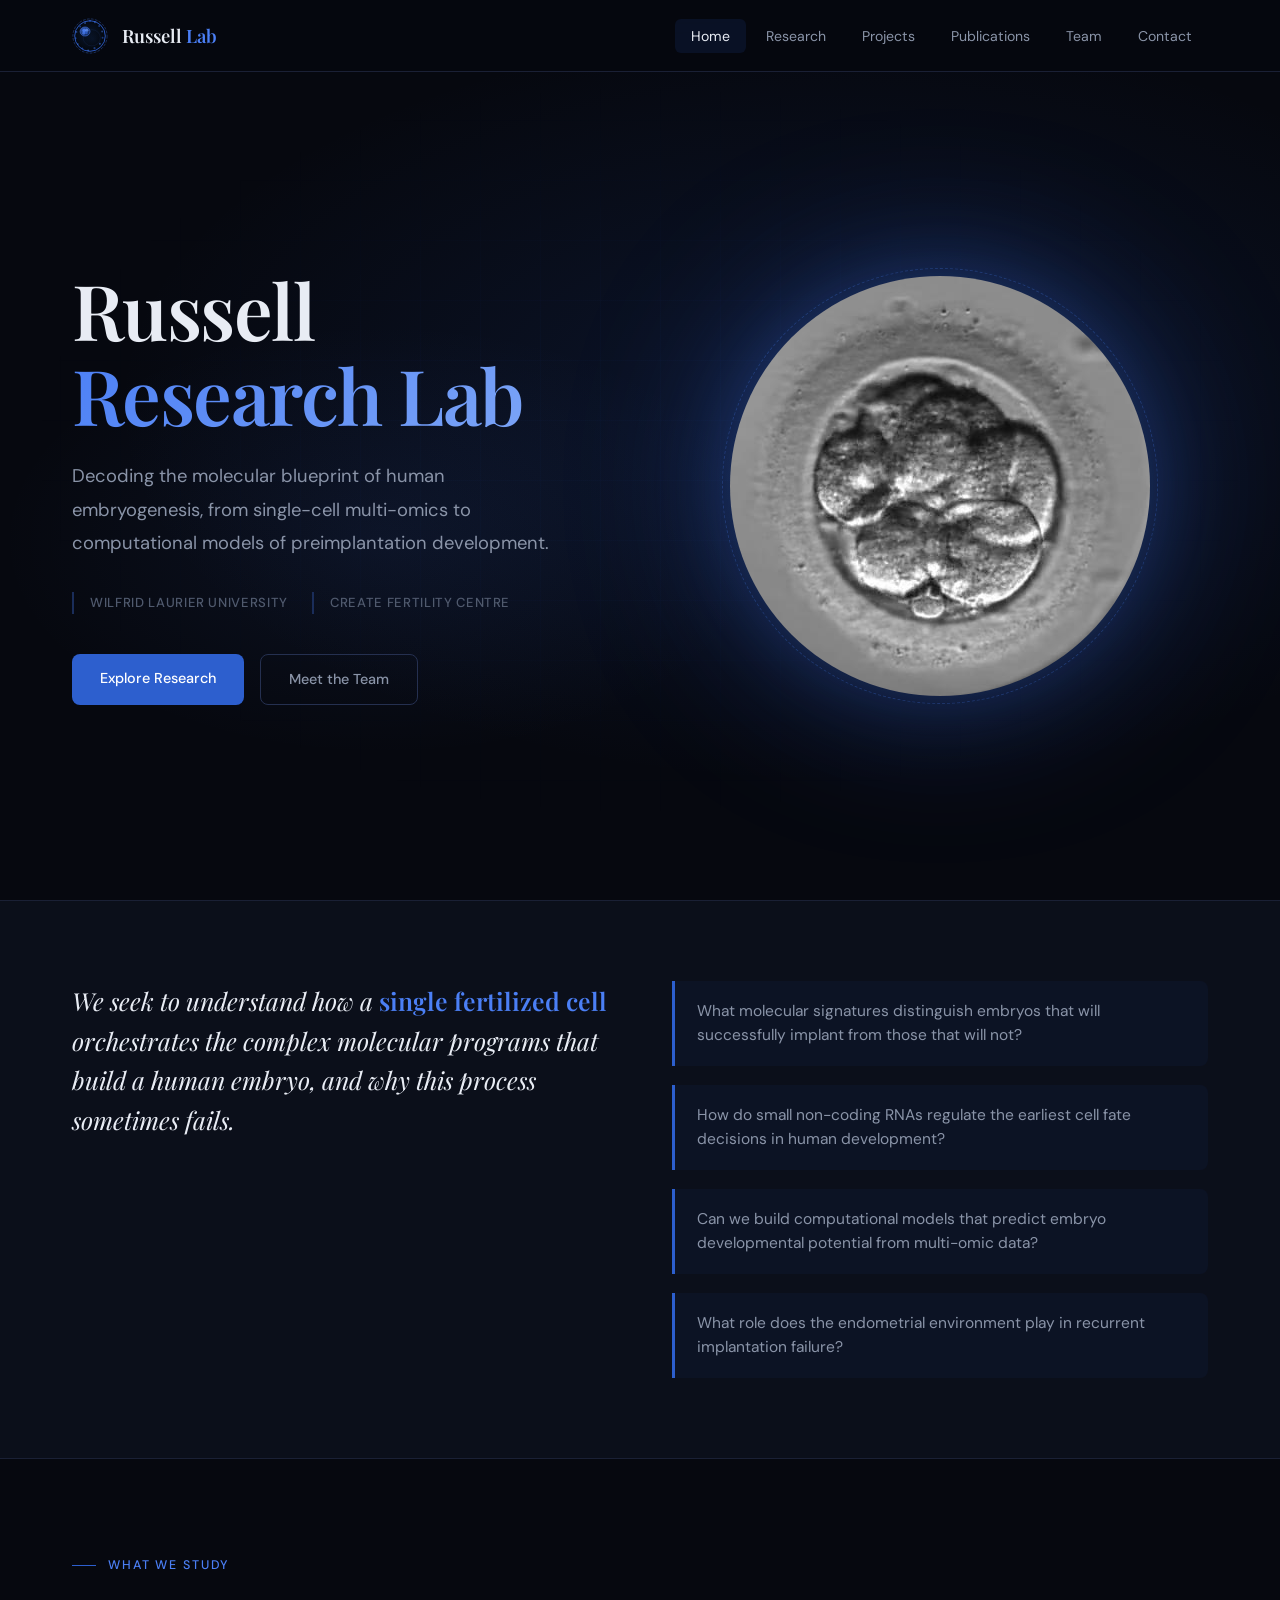
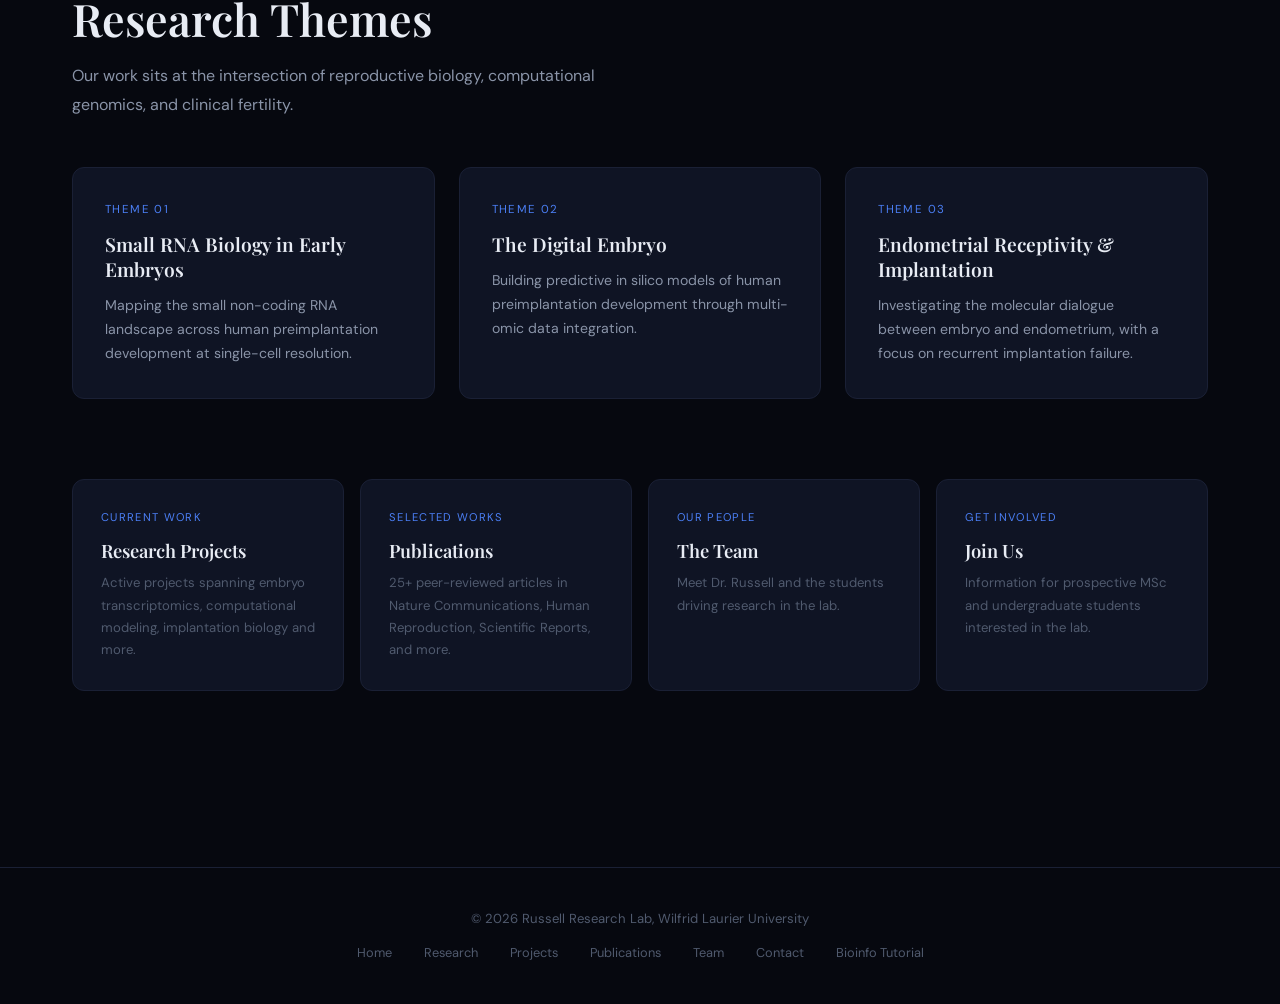
==== commit 8da7a4ee: "Make recruitment card neutral" ====
--- a/index.html
+++ b/index.html
@@ -194,7 +194,7 @@
     <a href="contact.html" class="quick-link-card fade-in stagger-3">
       <div class="ql-label">Get Involved</div>
       <div class="ql-title">Join Us</div>
-      <div class="ql-desc">We're recruiting MSc and undergraduate students. Reach out to learn more.</div>
+      <div class="ql-desc">Information for prospective MSc and undergraduate students interested in the lab.</div>
     </a>
   </div>
 </div>
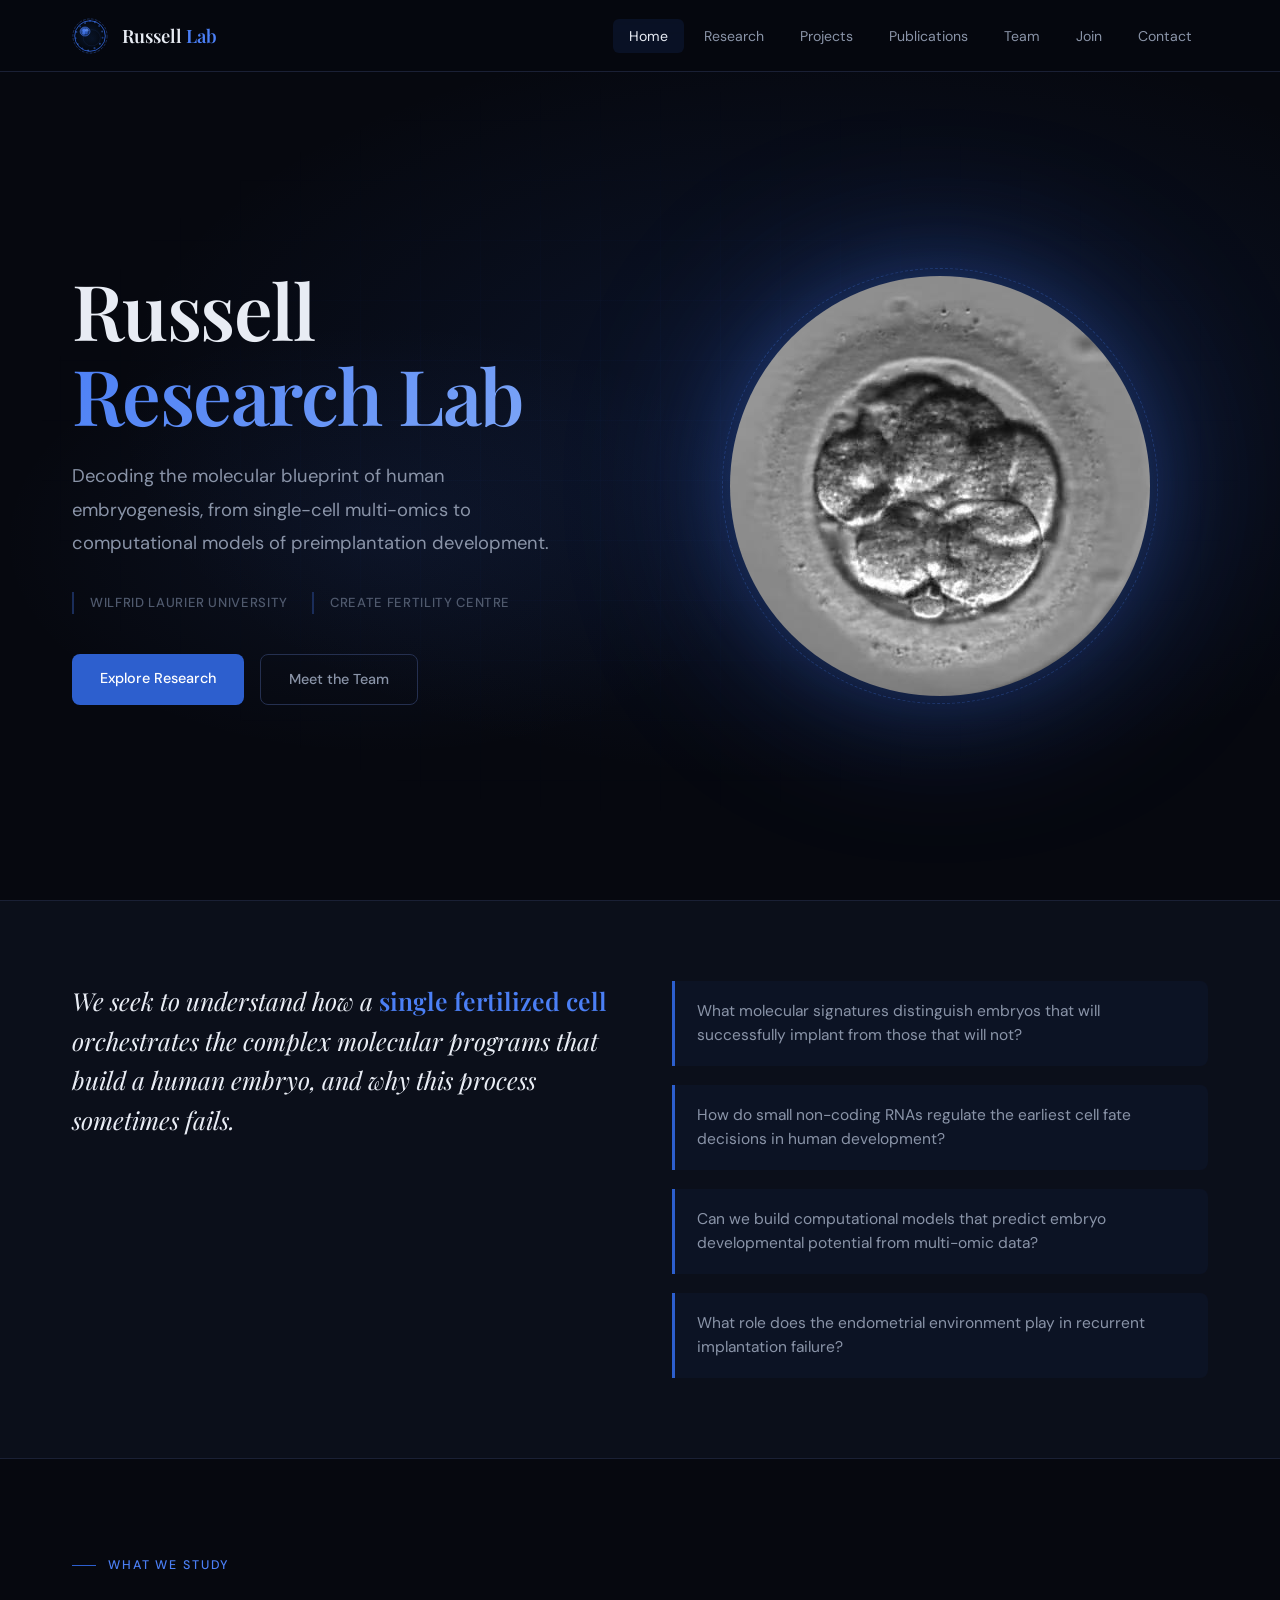
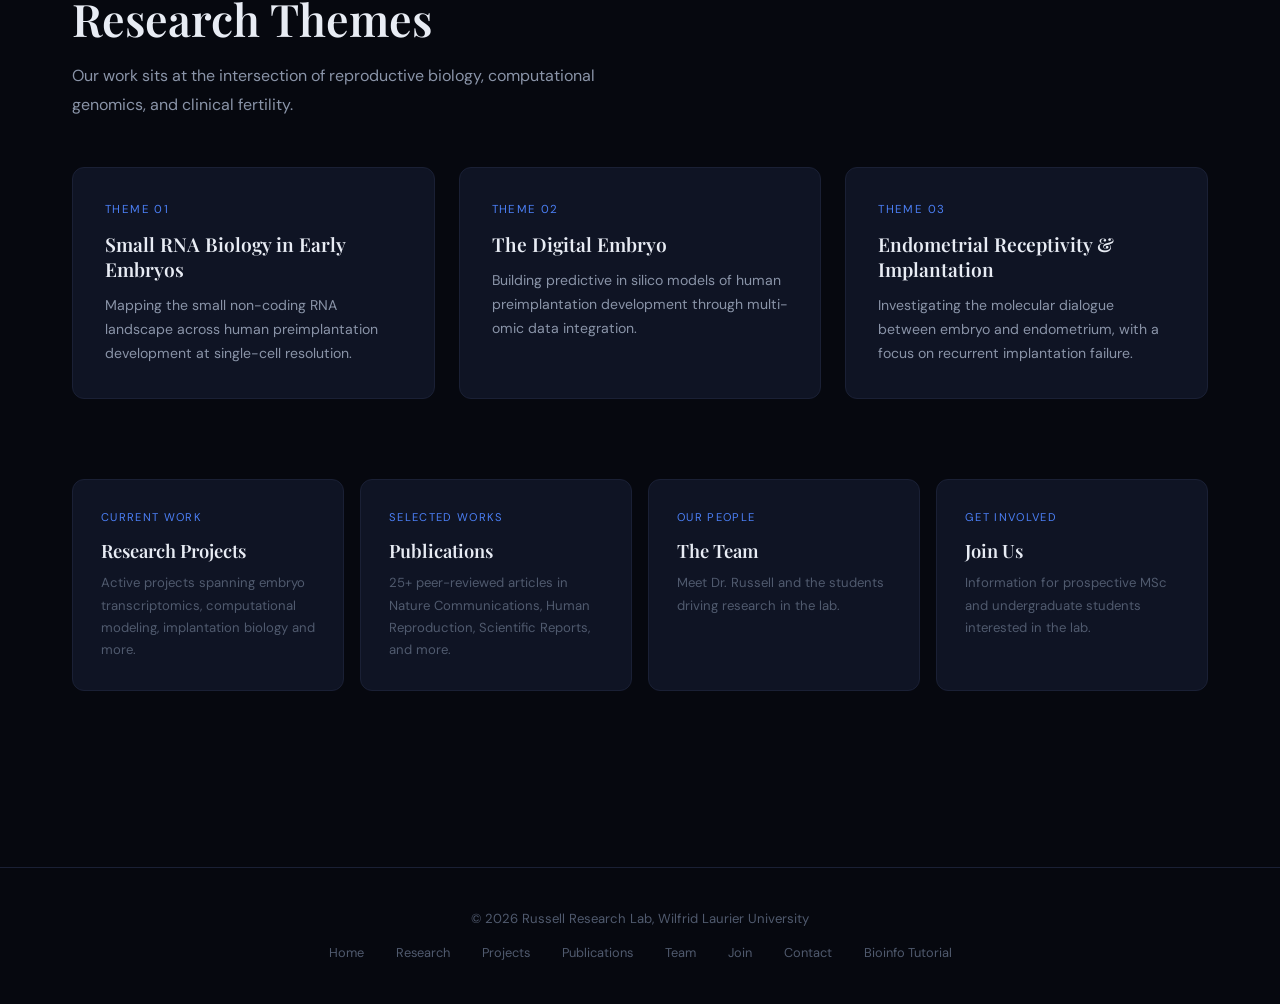
==== commit 60b30cd8: "Add Join the Lab page with application windows, awards and expectations Co-Authored-By: Claude Sonne" ====
--- a/index.html
+++ b/index.html
@@ -107,6 +107,7 @@
     <li><a href="projects.html">Projects</a></li>
     <li><a href="publications.html">Publications</a></li>
     <li><a href="team.html">Team</a></li>
+    <li><a href="join.html">Join</a></li>
     <li><a href="contact.html">Contact</a></li>
   </ul>
   <button class="mobile-toggle" onclick="document.querySelector('.nav-links').classList.toggle('show')">&#9776;</button>
@@ -207,6 +208,7 @@
     <a href="projects.html">Projects</a>
     <a href="publications.html">Publications</a>
     <a href="team.html">Team</a>
+    <a href="join.html">Join</a>
     <a href="contact.html">Contact</a>
     <a href="https://sjrussell.github.io/BioinfoCrashCourse/" target="_blank" rel="noopener">Bioinfo Tutorial</a>
   </div>
@@ -216,5 +218,8 @@
 const observer = new IntersectionObserver(e => e.forEach(x => { if (x.isIntersecting) x.target.classList.add('visible'); }), { threshold: 0.1, rootMargin: '0px 0px -50px 0px' });
 document.querySelectorAll('.fade-in').forEach(el => observer.observe(el));
 </script>
+  <!-- Cloudflare Web Analytics -->
+  <script defer src="https://static.cloudflareinsights.com/beacon.min.js" data-cf-beacon='{"token":"26238cd97ecc4aeba28c922edf13b883"}'></script>
+  <!-- End Cloudflare Web Analytics -->
 </body>
 </html>
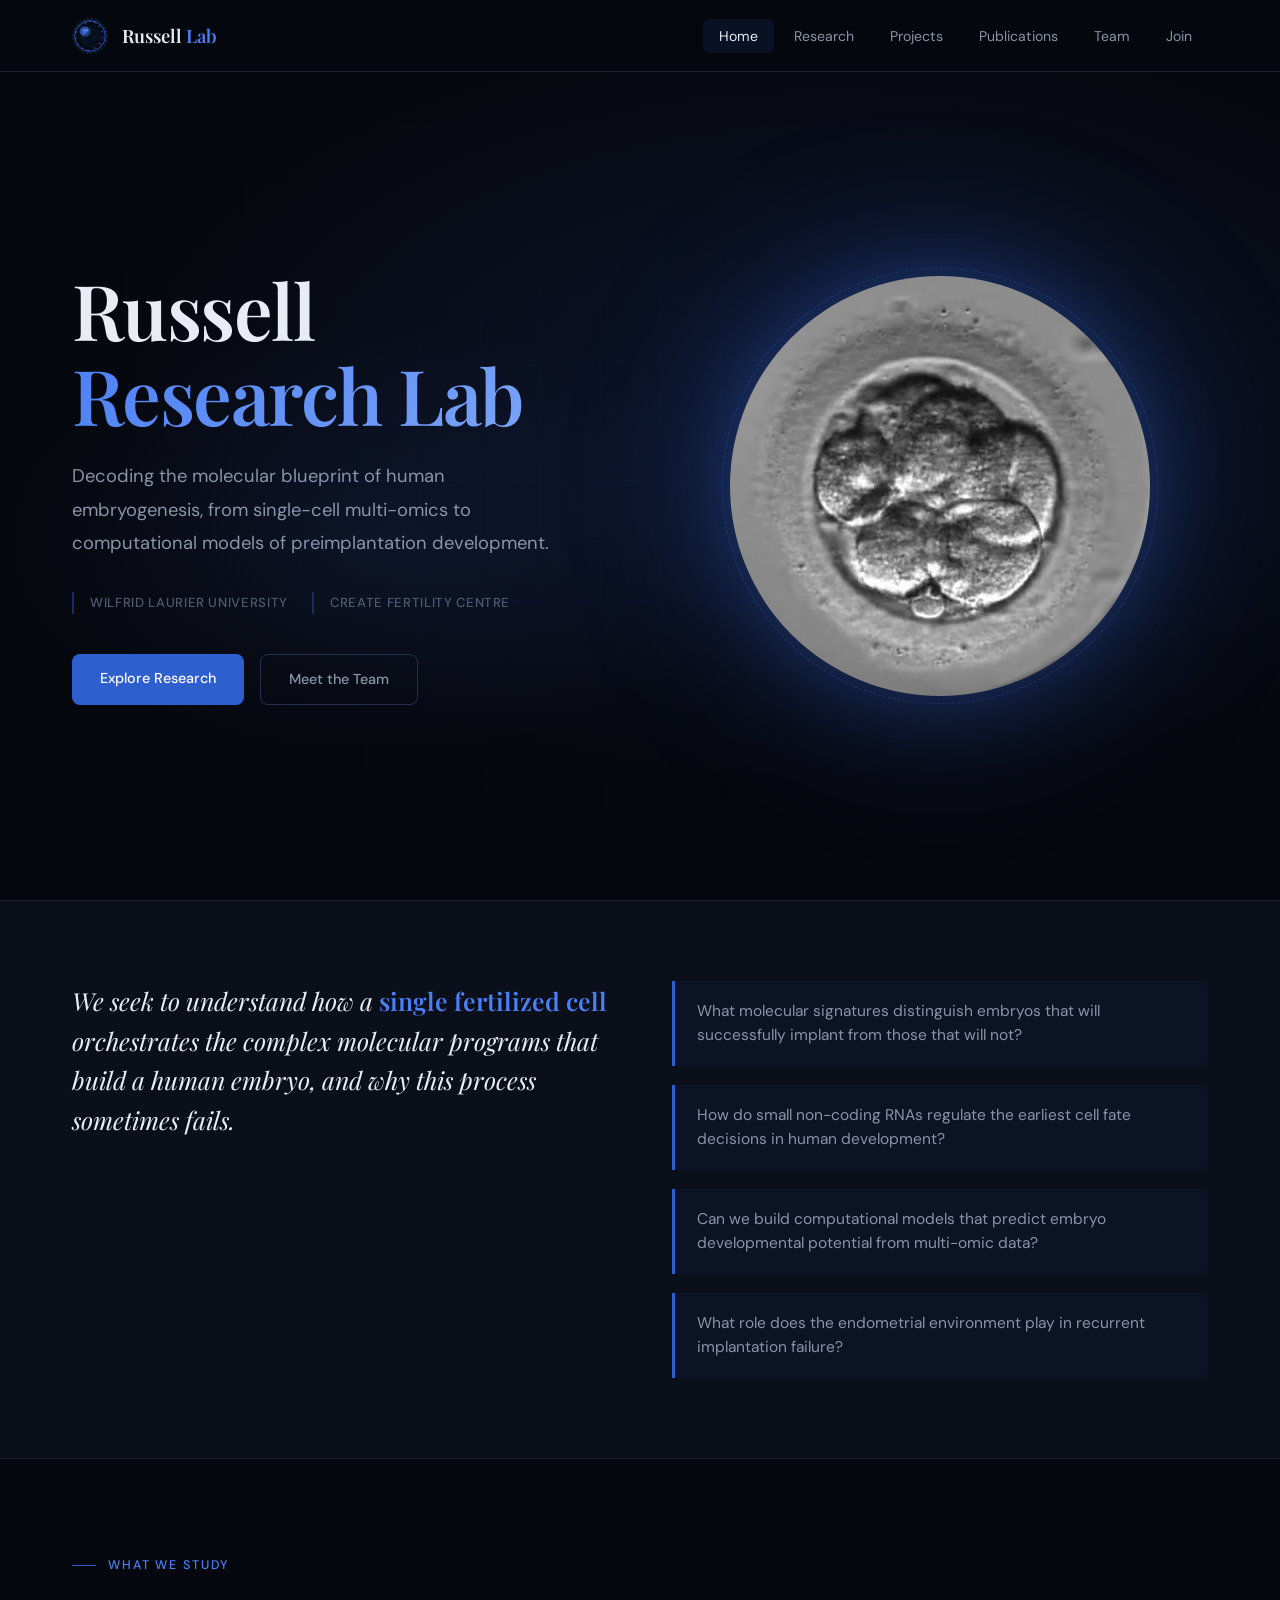
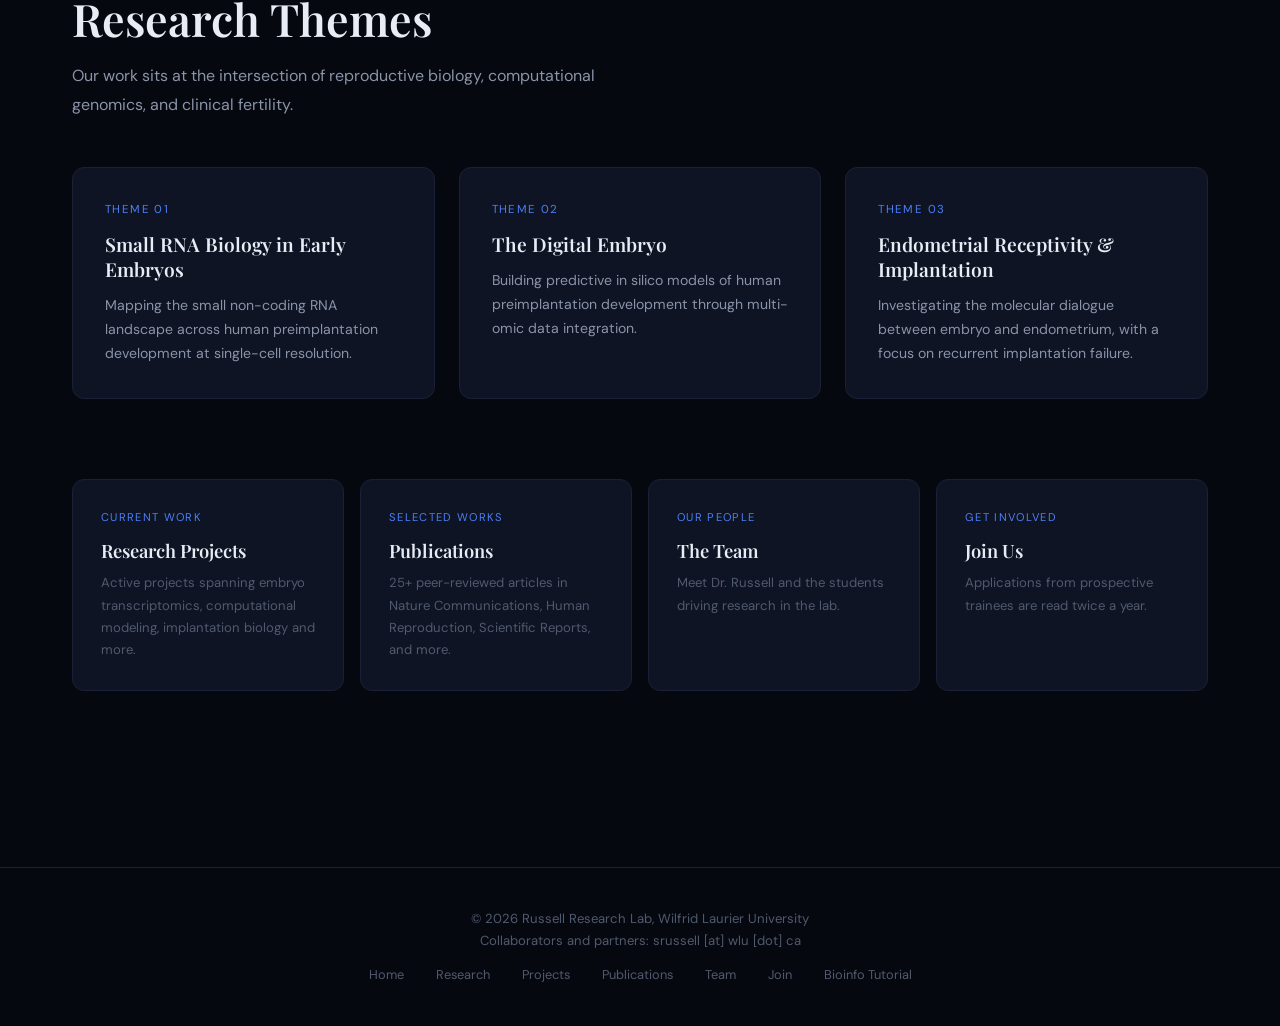
==== commit 149957df: "Simplify Join page, remove expectations section and contact page Co-Authored-By: Claude Sonnet 5.5 <" ====
--- a/index.html
+++ b/index.html
@@ -108,7 +108,6 @@
     <li><a href="publications.html">Publications</a></li>
     <li><a href="team.html">Team</a></li>
     <li><a href="join.html">Join</a></li>
-    <li><a href="contact.html">Contact</a></li>
   </ul>
   <button class="mobile-toggle" onclick="document.querySelector('.nav-links').classList.toggle('show')">&#9776;</button>
 </div></nav>
@@ -192,16 +191,17 @@
       <div class="ql-title">The Team</div>
       <div class="ql-desc">Meet Dr. Russell and the students driving research in the lab.</div>
     </a>
-    <a href="contact.html" class="quick-link-card fade-in stagger-3">
+    <a href="join.html" class="quick-link-card fade-in stagger-3">
       <div class="ql-label">Get Involved</div>
       <div class="ql-title">Join Us</div>
-      <div class="ql-desc">Information for prospective MSc and undergraduate students interested in the lab.</div>
+      <div class="ql-desc">Applications from prospective trainees are read twice a year.</div>
     </a>
   </div>
 </div>
 
 <footer class="footer">
   <p class="footer-text">&copy; 2026 Russell Research Lab, Wilfrid Laurier University</p>
+  <p class="footer-text">Collaborators and partners: srussell [at] wlu [dot] ca</p>
   <div class="footer-links">
     <a href="index.html">Home</a>
     <a href="research.html">Research</a>
@@ -209,7 +209,6 @@
     <a href="publications.html">Publications</a>
     <a href="team.html">Team</a>
     <a href="join.html">Join</a>
-    <a href="contact.html">Contact</a>
     <a href="https://sjrussell.github.io/BioinfoCrashCourse/" target="_blank" rel="noopener">Bioinfo Tutorial</a>
   </div>
 </footer>
